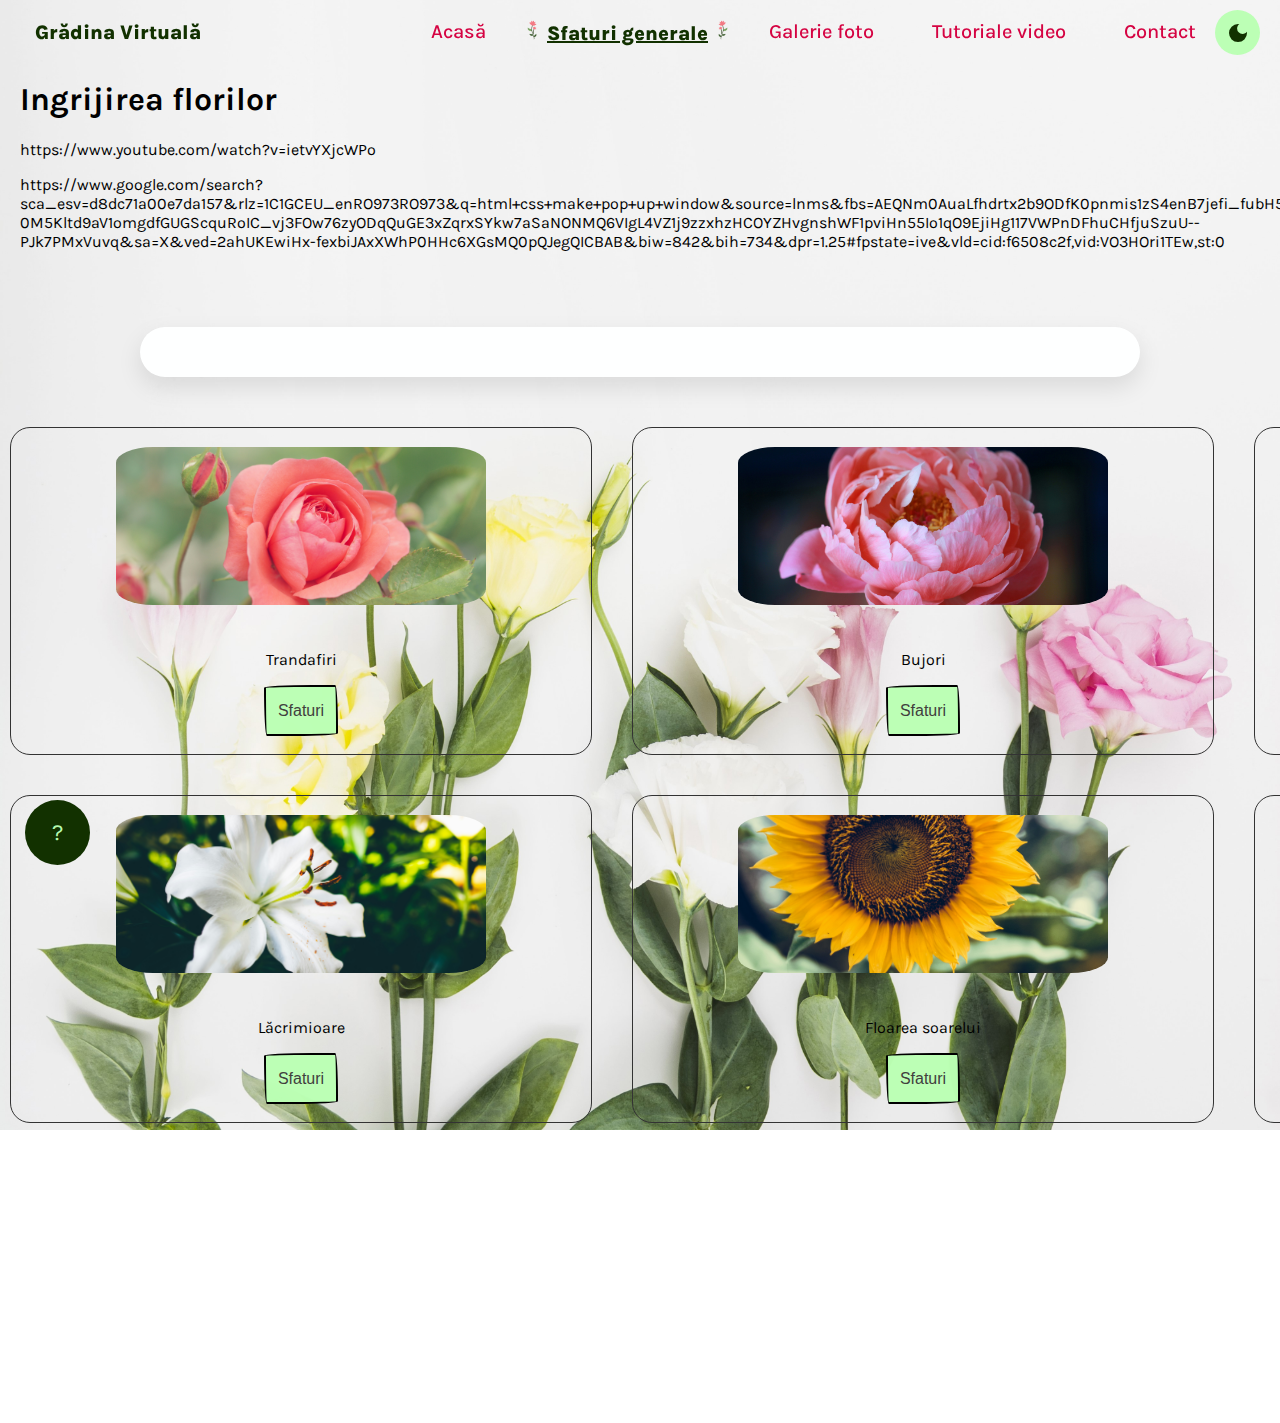
==== 2_sfaturi.html @ 8dccc4a1 "Initial commit" ====
<!DOCTYPE html>
<html>
<head>
  <meta charset="utf-8">
  <meta name="viewport" content="width=device-width, initial-scale=1.0">
  <link rel="shortcut icon" type="image/x-icon" href="https://cdn-icons-png.freepik.com/512/628/628283.png" />
  <link href="https://fonts.googleapis.com/css2?family=Karla:ital,wght@0,200..800;1,200..800&display=swap" rel="stylesheet">
  <link rel="stylesheet" href="6_style.css">
  <link rel="stylesheet" href="8_popup.css">
  <script type="text/javascript" src="9_darkmode.js" defer></script>

  <title>Sfaturi generale</title>
</head>
<body>
  <header class="header">
    <div class="navbar">
        <div class="logo">Grădina Virtuală</div>
  
        <ul class="links">
            <li class="link-item">
              <img src="./poze_site/navbar/frunza_stanga.png" class="frunza-stanga">
              <a href="1_homepage.html">Acasă</a>
              <img src="./poze_site/navbar/frunza_dreapta.png" class="frunza-dreapta">
            </li>
            <li class="link-item">
              <img src="./poze_site/navbar/floare_stanga.png" class="floare-stanga">
              <a class="active" href="2_sfaturi.html">Sfaturi generale</a>
              <img src="./poze_site/navbar/floare_dreapta.png" class="floare-dreapta">
            </li>
            <li class="link-item">
              <img src="./poze_site/navbar/frunza_stanga.png" class="frunza-stanga">
              <a href="3_galerie.html">Galerie foto</a>
              <img src="./poze_site/navbar/frunza_dreapta.png" class="frunza-dreapta">
            </li>
            <li class="link-item">
              <img src="./poze_site/navbar/frunza_stanga.png" class="frunza-stanga">
              <a href="4_tutoriale.html">Tutoriale video</a>
              <img src="./poze_site/navbar/frunza_dreapta.png" class="frunza-dreapta">
            </li>
            <li class="link-item">
              <img src="./poze_site/navbar/frunza_stanga.png" class="frunza-stanga">
              <a href="5_contact.html">Contact</a>
              <img src="./poze_site/navbar/frunza_dreapta.png" class="frunza-dreapta">
            </li>
        </ul>
        <button id="theme-switch">
          <svg xmlns="http://www.w3.org/2000/svg" height="24px" viewBox="0 -960 960 960" width="24px" fill="#123100"><path d="M480-120q-150 0-255-105T120-480q0-150 105-255t255-105q14 0 27.5 1t26.5 3q-41 29-65.5 75.5T444-660q0 90 63 153t153 63q55 0 101-24.5t75-65.5q2 13 3 26.5t1 27.5q0 150-105 255T480-120Z"/></svg>
          <svg xmlns="http://www.w3.org/2000/svg" height="24px" viewBox="0 -960 960 960" width="24px" fill="#bbffb4fa"><path d="M480-280q-83 0-141.5-58.5T280-480q0-83 58.5-141.5T480-680q83 0 141.5 58.5T680-480q0 83-58.5 141.5T480-280ZM200-440H40v-80h160v80Zm720 0H760v-80h160v80ZM440-760v-160h80v160h-80Zm0 720v-160h80v160h-80ZM256-650l-101-97 57-59 96 100-52 56Zm492 496-97-101 53-55 101 97-57 59Zm-98-550 97-101 59 57-100 96-56-52ZM154-212l101-97 55 53-97 101-59-57Z"/></svg>
        </button>
  
      </div>
  </header>
    
  <div class="floating-button"><a href="5_contact.html">?</a></div>
<div class="content">
  <h1>Ingrijirea florilor</h1>
  <p>https://www.youtube.com/watch?v=ietvYXjcWPo</p>
  <p>https://www.google.com/search?sca_esv=d8dc71a00e7da157&rlz=1C1GCEU_enRO973RO973&q=html+css+make+pop+up+window&source=lnms&fbs=[base64]&sa=X&ved=2ahUKEwiHx-fexbiJAxXWhP0HHc6XGsMQ0pQJegQICBAB&biw=842&bih=734&dpr=1.25#fpstate=ive&vld=cid:f6508c2f,vid:VO3HOri1TEw,st:0</p>
  </div>

  <div class="container">
    <div class="sidebar">
        <div class="sidebody" style="height: 10vh;">
          <div class ="searchbar">
            <input placeholder="Search..." id="searchBar" name="searchBar" type="text">
            <i class="fa-solid fa-magnifying-glass glass" id="btn"></i>
          </div>
        </div>
    </div>
    <div class="data">
        <div class="body">
            <div id="root"></div>
        </div>
    </div>
</div>







<div id="floatButton">
    <asp:Button ID="SaveButton" runat="server" 
    onclick="SaveButton_Click" Text="Save" / >
</div>

<script>
    // Add active class to the current button (highlight it)
    var header = document.getElementById("header");
    var btns = header.getElementsByClassName("link-item");
    for (var i = 0; i < btns.length; i++) {
      btns[i].addEventListener("click", function() {
      var current = document.getElementsByClassName("active");
      current[0].className = current[0].className.replace(" active", "");
      this.className += " active";
      });
    }
</script>

<a href="#" class="to-top">↑</a>
<script src="10_searchengine.js"></script>
<script src="11_up.js"></script>
</body>
</html>
---- 6_style.css ----
@keyframes fade-in
{
  0%{
      opacity: 0;
  }
  100%{
      opacity: 1;
  }
}
/*GENERAL---------------------------------------------------------------------------------------------------------------*/
:root
{
  --background-color: #bbffb4fa;
  --logo-color:#123100;
  --navbar-inactive:#d50342;
  --navbar-active:#123100;
  --text-color:black;
  --background-image: url('./poze_site/fundal/fundal_light.jpg');
}

.darkmode
{
  --background-color: #131f11f8;
  --logo-color:#bbffb4fa;
  --navbar-inactive:#f87ea3;
  --navbar-active:rgb(130, 196, 136);
  --text-color:rgb(255, 255, 255);
  --background-image: url('./poze_site/fundal/fundal_dark.jpg');

}

#theme-switch
{
  height:45px;
  width:45px;
  padding: 0;
  border-radius: 50%;
  border: none;
  background-color: var( --background-color);
  display: flex;
  justify-content: center;
  align-items: center;
  position:fixed;
  top:10px;
  right:20px;
}

#theme-switch svg
{
  fill: var(--logo-color);
}
  
#theme-switch svg:last-child
{
  display: none;
}
  
.darkmode #theme-switch svg:first-child
{
  display: none;
}

.darkmode #theme-switch svg:last-child
{
  display: block;
}

body 
{
  margin:0;
  font-family: 'Karla', sans-serif;
  padding: 0;
  background-image: var(--background-image); 
  background-size: cover; 
  background-repeat: no-repeat; 
  background-attachment: fixed; 
  background-position: center; 
}

.main
{
  padding:50px;
  margin-top:50px;
  height:1500px;
  padding: 10px 20px;

}

.content
{
  padding: 10px 20px;
  border-radius: 30px;
  margin-top: 50px;
  color:var(--text-color);
}


a 
{
    color: inherit;
    text-decoration: none;
}

.floating-button
{
  position: fixed;
  bottom:0;
  left:0;
  width: 65px;
  height: 65px;
  margin: 35px 25px;
  background: var(--logo-color);
  border-radius:50%;
  color: var(  --background-color);
  line-height: 65px;
  text-align: center;
  font-size:23px;
  z-index:100;
  cursor:pointer;
}
/*------------------------------------------------------------------------------------------------------------------*/

/*NAVBAR-----------------------------------------------------------------------------------------------------------*/
.header
{
  position: sticky;
  overflow: hidden;
}

.navbar
{
  border-radius: 10px;
  position: fixed;
  width:100%;
  overflow: hidden;
  padding-top: none;
  margin-top: none;
  display: flex;
  align-items: center;

  justify-content: space-between;
  font-size: 20px;

}

.leaf-icon 
{
  height: 17px; 
  width: auto;
  margin-right: 12px;
  margin-left: 12px;
}

.frunza-stanga
{
  height: 17px; 
  width: auto;
  margin-left: 7px;
  opacity: 0;
  transform: scale(0.5);
  transition: opacity 0.3s ease, transform 0.3s ease;
}

.frunza-dreapta
{
    height: 17px; 
    width: auto;
    margin-right: 7px;
    opacity: 0;
    transform: scale(0.5);
    transition: opacity 0.3s ease, transform 0.3s ease;
}

.flori-logo
{
  height: 5px; 
  width: 5px;
  margin-left: 3px;
  scale:(0.5);
}
      
.logo
{
  font-size: 20px;
  font-weight: 1000;
  color: var(--logo-color);
  padding-left: 35px;
}

.floare-stanga
{
  height: 20px; 
  width: auto;
  margin-left: 7px;
}
    
.floare-dreapta
{
  height: 20px; 
  width: auto;
  margin-right: 7px;
}

.links
{

  font-size: 20px;
  list-style: none;
  display: flex;
  color: var(--navbar-inactive);
  padding-right: 55px;
}


.link-item
{
 
  border: none;
  outline: none;
  cursor: pointer;
  font-weight: 500;
  transition: color 2s, text-decoration 2s;
}

.link-item:hover
{
  
  color: var(--navbar-active);
  text-decoration: underline;
}


.link-item:hover  .frunza-stanga 
{
  opacity: 1;
  transform: scale(1);
}

.link-item:hover  .frunza-dreapta 
{
  opacity: 1;
  transform: scale(1);
  font-weight: 900;
}

.active 
{
  font-weight: 900;
  color: var(--navbar-active);
  text-decoration: underline;
}

/*------------------------------------------------------------------------------------------------------------------*/

/*SEARCHBAR---------------------------------------------------------------------------------------------------------*/
.searchbar
{
  margin: 50px auto 0;
  height: 30px;
  width: 75%;
  margin-left: auto;
  margin-right: auto;
  cursor: pointer;
  padding: 10px 20px;
  background: #feffff;
  border-radius: 30px;
  align-items: center;
  box-shadow: 0 10px 25px rgba(0,0,0,0.1);
  margin-top: 50px;
  margin-bottom: none;
}

.searchbar:hover input
{
  width:400px;
}

.searchbar input
{
  width:0;
  outline: none;
  border: none;
  font-weight: 500;
  transition: 0.8s;
  background: transparent;
}

.searchbar a .fas
{
  color: #1daff1;
  font-size:10px;
}

/*------------------------------------------------------------------------------------------------------------------*/


/*CONTAINERE PT CAUTARE---------------------------------------------------------------------------------------------*/
#root{
  width:100%;
  display: grid;
  grid-template-columns: repeat(5,1fr);
  grid-gap:20px;
}

.box 
{
  margin: 10px;
  display: flex;
  flex-direction: column;
  align-items: center;
  justify-content: space-between;
  border: 1px solid #333;
  border-radius: 20px;
  padding: 10px;
}

.img-box 
{
  width: 100%;
  height: 176px;
  display: flex;
  align-items: center;
  justify-content: center;
}

.images 
{
  box-shadow: var(--logo-color);
  max-height: 90%;
  max-width: 90%;
  object-fit: cover;
  object-position: center;
  border-radius: 10%;
}

.bottom 
{
  color: var(--text-color);
  margin-top: 20px;
  width: 100%;
  text-align: center;
  display: flex;
  flex-direction: column;
  align-items: center;
  justify-content: space-between;
  height: 110px;
}

h2 
{
  font-size: 20px;
  color: orangered;
}
/*-----------------------------------------------------------------------------------------------------------------*/

/*BUTOANE POP UP---------------------------------------------------------------------------------------------------*/
.button_pop_up {
  align-self: center;
  background-color: var(  --background-color);
  background-image: none;
  background-position: 0 90%;
  font-family: 'Karla', sans-serif;
  background-size: 4px 3px;
  border-radius: 15px 225px 255px 15px 15px 255px 225px 15px;
  border-style: solid;
  border-width: 2px;
  box-shadow: var(--logo-color);
  box-sizing: border-box;
  color: #41403e;
  cursor: pointer;
  display: inline-block;
  font-family: Neucha, sans-serif;
  font-size: 1rem;
  line-height: 23px;
  outline: none;
  padding: .75rem;
  text-decoration: none;
  transition: all 235ms ease-in-out;
  border-bottom-left-radius: 15px 255px;
  border-bottom-right-radius: 225px 15px;
  border-top-left-radius: 255px 15px;
  border-top-right-radius: 15px 225px;
  user-select: none;
  -webkit-user-select: none;
  touch-action: manipulation;
}

.button_pop_up:hover {
  box-shadow: var(--logo-color);
  transform: translate3d(0, 2px, 0);
}

.button_pop_up:focus {
  box-shadow: var(--logo-color);
}

.popip-container
{
  position: fixed; /* Fixează containerul în raport cu fereastra */
  top: 50%; /* Poziționează pe verticală la mijloc */
  left: 50%; /* Poziționează pe orizontală la mijloc */
  transform: translate(-50%, -50%); 

  width: 100%;
  height: 100%;
  background: seagreen;
  display: flex;
  justify-content: center;
  align-items: center;
  opacity: 0;
  pointer-events: none;
}



.popup-container.active
{
  opacity: 1;
  pointer-events: auto;
  transition: .4s ease;


}

.popup-container .popup-box
{
  width: 500px;
  background: white;
  border-radius: 0 0 10px rgba(0,0,0,.1);
  padding: 30px;
  transform: scale(0);
  max-width: 90%; /* Adaptează dimensiunea pentru ecrane mici */
  box-shadow: 0px 4px 6px rgba(0, 0, 0, 0.2); /* Umbră pentru efect */
  transform: scale(0); /* Inițial, este invizibil */
  transition: transform 0.4s ease, opacity 0.4s ease; /* Animație pentru apariție */
}

.popup-container.active .popup-box
{
  transform: scale(1);
  transition: .4s ease;
  transition-delay: .25s;
}
.popup-box h1
{
  color: #333;
  line-height: 1;
  padding: 30px;
}

p.popup-box p
{
  color: #333;
  margin: 12px 0 20px;
}

.popup-box .close-btn
{
  align-self: center;
  background-color: var(  --background-color);
  background-image: none;
  background-position: 0 90%;
  font-family: 'Karla', sans-serif;
  background-size: 4px 3px;
  border-radius: 15px 225px 255px 15px 15px 255px 225px 15px;
  border-style: solid;
  border-width: 2px;
  box-shadow: var(--logo-color);
  box-sizing: border-box;
  color: #41403e;
  cursor: pointer;
  display: inline-block;
  font-family: Neucha, sans-serif;
  font-size: 1rem;
  line-height: 23px;
  outline: none;
  padding: .75rem;
  text-decoration: none;
  transition: all 235ms ease-in-out;
  border-bottom-left-radius: 15px 255px;
  border-bottom-right-radius: 225px 15px;
  border-top-left-radius: 255px 15px;
  border-top-right-radius: 15px 225px;
  user-select: none;
  -webkit-user-select: none;
  touch-action: manipulation;
}
/*-----------------------------------------------------------------------------------------------------------------*/







/*FORMULAR COTACT--------------------------------------------------------------------------------------------------------*/
.completare_formular {
  display: flex;
  flex-direction: column;
  align-items: center;
  justify-content: center;
  box-sizing: border-box;
  width: 420px;
  margin: 0 auto;
  border-radius: 10px;
  padding: 30px 40px;
  background: transparent;
  border: 2px solid var(--text-color);
  backdrop-filter: blur(20px);
  margin: 100px auto;
}

.completare_formular h1 {
  font-size: 36px;
  text-align: center;
  color: var(--text-color);
}

.completare_formular .input-box {
  display: flex;
  align-items: center;
  height: 50px;
  width: 100%;
  margin: 30px 0;
  position: relative;
}


.input-box input {

  flex: 1; 
 width: 100%;
 height: 100%;
 background: transparent;
 border: none;
 outline: none;
 border: 2px solid var(--text-color);
 border-radius: 40px;
font-size: 16px;
color: var(--text-color);
padding: 20px 45px 20px 20px;
 
}

.input-box input::placeholder{
  color:var(--text-color);
}

.input-box i {
  position:absolute;
right: 20px;
  color: var(--text-color); 
  top: 50%;
  transform: translateY(-50%);
  font-size: 20px;

}

.completare_formular .btn
{
  width: 100%;
  height: 45px;
  background: var(--logo-color);
  border: none;
  border-radius: 40px;
  box-shadow: 0 0 10px rgba(0,0,0,0.1);
  cursor: pointer;
  font-size: 16px;
  color:var(--background-color);
  font-weight: 600;
}
/*------------------------------------------------------------------------------------------------------------------*/


/*CARUSEL IMAGINI---------------------------------------------------------------------------------------------------*/
.container_imagini{
  width: 100%;
  height: 90vh;
  display: flex;
  flex-direction: row;
  align-items: center;
  overflow: hidden;
}

.imgContainer{
  width: 100%;
  height: 600px;
  position: absolute;
  left: 0;
  display: flex;
  justify-content: center;
  align-items: center;
  transition: 1s;
}

.slide_div{
  display: flex;
  align-items: center;
  justify-content: center;
  margin: 0 30px 0 30px;
}

img{
  position: relative;
  height: 240px;
  width:  370px;
  transition: 0.7s;
  border-radius: 20px;
}

.button{
  position: absolute;
  height: 240px;
  width:  370px;
  transition: 0.7s;
  border-radius: 20px;
}


#slider1:target ~ .imgContainer #img1,
#slider1:target ~ .imgContainer #button1{
  height: 350px;
  width:  546px;
  background-color: transparent;
}

#slider2:target ~ .imgContainer #img2,
#slider2:target ~ .imgContainer #button2{
  height: 350px;
  width:  546px;
  background-color: transparent;
}

#slider3:target ~ .imgContainer #img3,
#slider3:target ~ .imgContainer #button3{
  height: 350px;
  width:  546px;
  background-color: transparent;
}

#slider4:target ~ .imgContainer #img4,
#slider4:target ~ .imgContainer #button4{
  height: 350px;
  width:  546px;
  background-color: transparent;
}

#slider5:target ~ .imgContainer #img5,
#slider5:target ~ .imgContainer #button5{
  height: 350px;
  width:  546px;
  background-color: transparent;
}

#slider6:target ~ .imgContainer #img6,
#slider6:target ~ .imgContainer #button6{
  height: 350px;
  width:  546px;
  background-color: transparent;
}

#slider7:target ~ .imgContainer #img7,
#slider7:target ~ .imgContainer #button7{
  height: 350px;
  width:  546px;
  background-color: transparent;
}


#slider1:target ~ .imgContainer{
  left: 60%;
}
#slider2:target ~ .imgContainer{
  left: 40%;
}
#slider3:target ~ .imgContainer{
  left: 20%;
}
#slider4:target ~ .imgContainer{
  left: 0%;
}
#slider5:target ~ .imgContainer{
  left: -20%;
}
#slider6:target ~ .imgContainer{
  left: -40%;
}
#slider7:target ~ .imgContainer{
  left: -60%;
}
/*------------------------------------------------------------------------------------------------------------------*/


.to-top {
  background: white;
  position: fixed;
  bottom: 16px;
  right:32px;
  width:50px;
  height:50px;
  border-radius: 50%;
  display: flex;
  align-items: center;
  justify-content: center;
  font-size:32px;
  color:#1f1f1f;
  text-decoration: none;
  opacity:0;
  pointer-events: none;
  transition: all .4s;
}

.to-top.active {
  bottom:32px;
  pointer-events: auto;
  opacity:1;
}


/*------------------------------------------------------------------------------------------------------------------*/

.show-popup
{


}
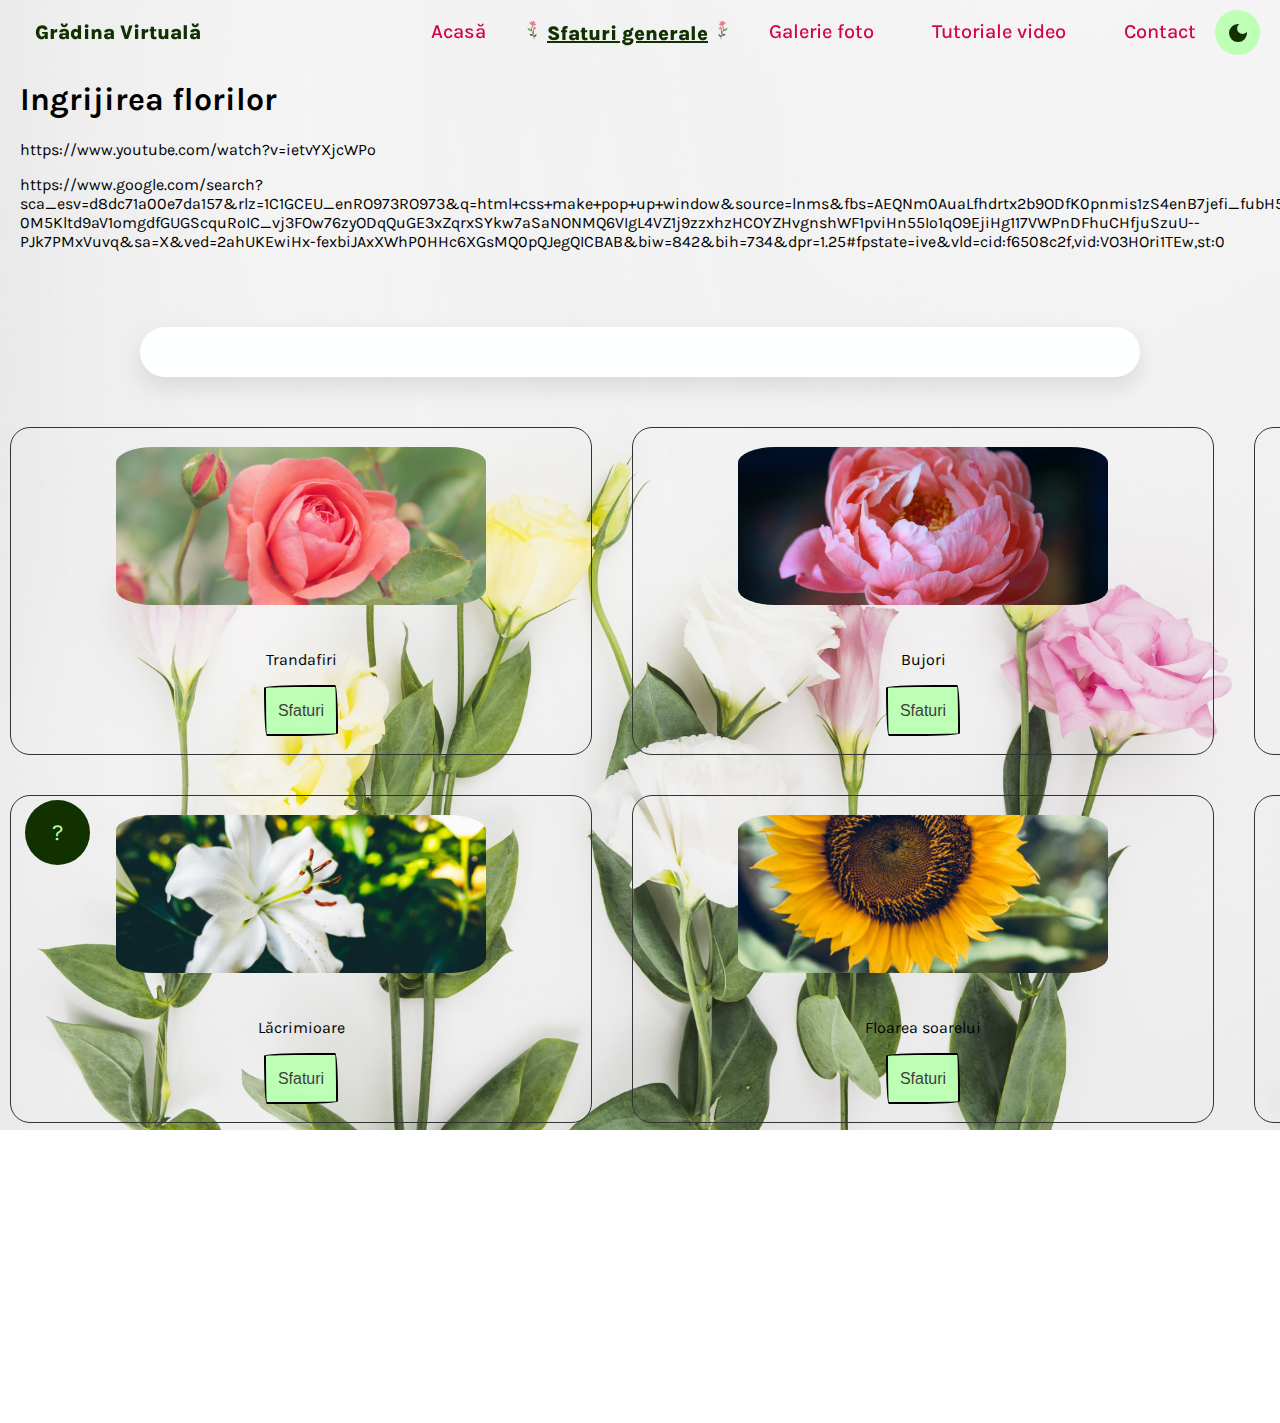
==== commit bbf2e914: "Add Google Tag 3" ====
--- a/2_sfaturi.html
+++ b/2_sfaturi.html
@@ -1,6 +1,15 @@
 <!DOCTYPE html>
 <html>
 <head>
+  <!-- Google tag (gtag.js) -->
+  <script async src="https://www.googletagmanager.com/gtag/js?id=G-GM6H5P3G4J"></script>
+  <script>
+    window.dataLayer = window.dataLayer || [];
+    function gtag(){dataLayer.push(arguments);}
+    gtag('js', new Date());
+  
+    gtag('config', 'G-GM6H5P3G4J');
+  </script>
   <meta charset="utf-8">
   <meta name="viewport" content="width=device-width, initial-scale=1.0">
   <link rel="shortcut icon" type="image/x-icon" href="https://cdn-icons-png.freepik.com/512/628/628283.png" />
@@ -10,6 +19,7 @@
   <script type="text/javascript" src="9_darkmode.js" defer></script>
 
   <title>Sfaturi generale</title>
+
 </head>
 <body>
   <header class="header">
@@ -19,7 +29,7 @@
         <ul class="links">
             <li class="link-item">
               <img src="./poze_site/navbar/frunza_stanga.png" class="frunza-stanga">
-              <a href="1_homepage.html">Acasă</a>
+              <a href="index.html">Acasă</a>
               <img src="./poze_site/navbar/frunza_dreapta.png" class="frunza-dreapta">
             </li>
             <li class="link-item">
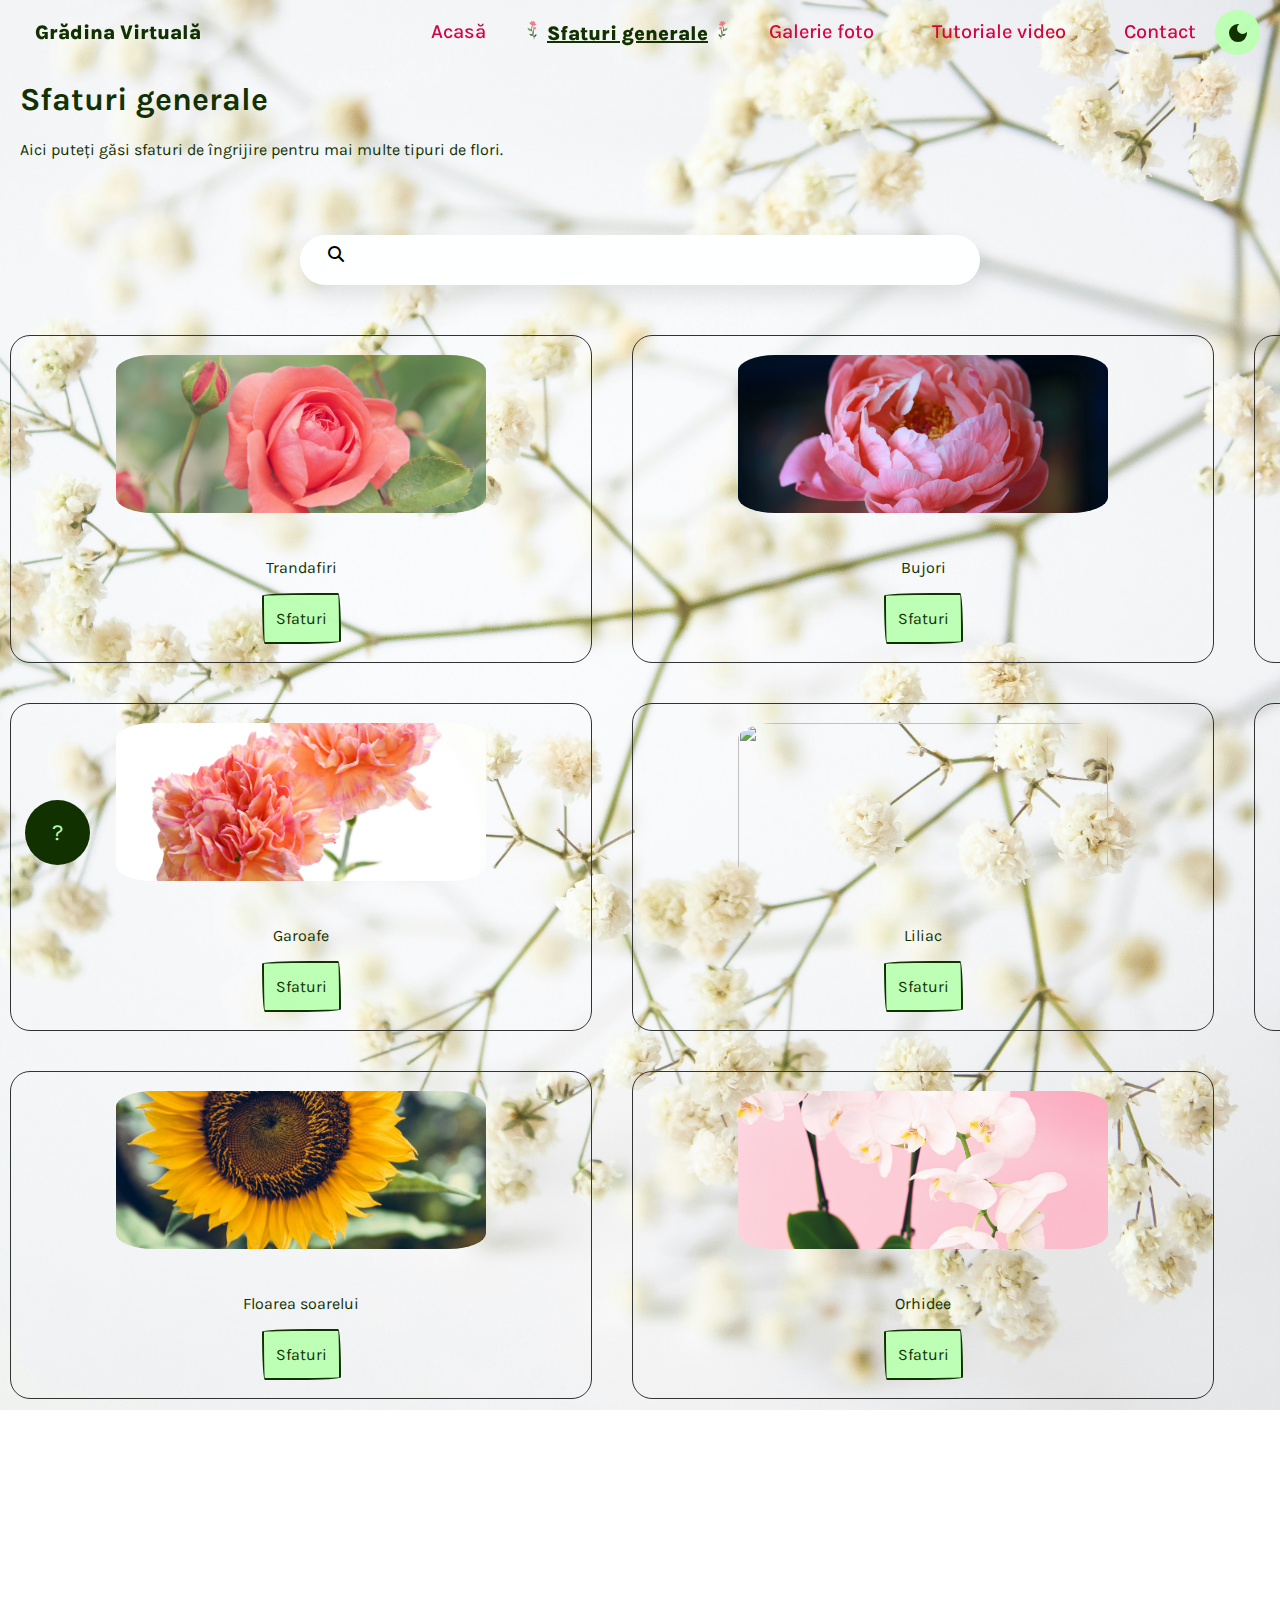
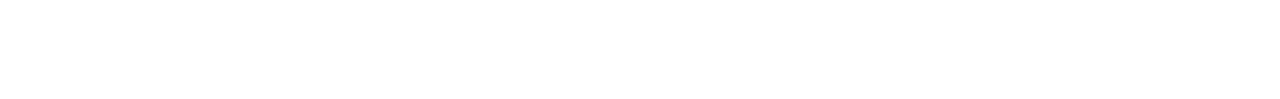
==== commit 5e65fb28: "28 nov" ====
--- a/2_sfaturi.html
+++ b/2_sfaturi.html
@@ -14,6 +14,7 @@
   <meta name="viewport" content="width=device-width, initial-scale=1.0">
   <link rel="shortcut icon" type="image/x-icon" href="https://cdn-icons-png.freepik.com/512/628/628283.png" />
   <link href="https://fonts.googleapis.com/css2?family=Karla:ital,wght@0,200..800;1,200..800&display=swap" rel="stylesheet">
+  <link href="https://cdnjs.cloudflare.com/ajax/libs/font-awesome/6.5.0/css/all.min.css" rel="stylesheet">
   <link rel="stylesheet" href="6_style.css">
   <link rel="stylesheet" href="8_popup.css">
   <script type="text/javascript" src="9_darkmode.js" defer></script>
@@ -63,9 +64,8 @@
     
   <div class="floating-button"><a href="5_contact.html">?</a></div>
 <div class="content">
-  <h1>Ingrijirea florilor</h1>
-  <p>https://www.youtube.com/watch?v=ietvYXjcWPo</p>
-  <p>https://www.google.com/search?sca_esv=d8dc71a00e7da157&rlz=1C1GCEU_enRO973RO973&q=html+css+make+pop+up+window&source=lnms&fbs=[base64]&sa=X&ved=2ahUKEwiHx-fexbiJAxXWhP0HHc6XGsMQ0pQJegQICBAB&biw=842&bih=734&dpr=1.25#fpstate=ive&vld=cid:f6508c2f,vid:VO3HOri1TEw,st:0</p>
+  <h1>Sfaturi generale</h1>
+  <p>Aici puteți găsi sfaturi de îngrijire pentru mai multe tipuri de flori.</p>
   </div>
 
   <div class="container">
@@ -108,7 +108,7 @@
     }
 </script>
 
-<a href="#" class="to-top">↑</a>
+<a href="#" class="to-top"><i class="fa-solid fa-arrow-up-from-bracket"></i></a>
 <script src="10_searchengine.js"></script>
 <script src="11_up.js"></script>
 </body>
--- a/6_style.css
+++ b/6_style.css
@@ -14,7 +14,7 @@
   --logo-color:#123100;
   --navbar-inactive:#d50342;
   --navbar-active:#123100;
-  --text-color:black;
+  --text-color:#123100;
   --background-image: url('./poze_site/fundal/fundal_light.jpg');
 }
 
@@ -23,8 +23,8 @@
   --background-color: #131f11f8;
   --logo-color:#bbffb4fa;
   --navbar-inactive:#f87ea3;
-  --navbar-active:rgb(130, 196, 136);
-  --text-color:rgb(255, 255, 255);
+  --navbar-active:#bbffb4fa;
+  --text-color:#deeedcfa;
   --background-image: url('./poze_site/fundal/fundal_dark.jpg');
 
 }
@@ -101,6 +101,24 @@
     text-decoration: none;
 }
 
+
+h1
+{
+ 
+  color:var(--text-color);
+}
+
+
+video {
+  display: block;
+  margin: auto;
+}
+
+
+p
+{
+  color:var(--text-color);
+}
 .floating-button
 {
   position: fixed;
@@ -257,7 +275,7 @@
 {
   margin: 50px auto 0;
   height: 30px;
-  width: 75%;
+  width: 50%;
   margin-left: auto;
   margin-right: auto;
   cursor: pointer;
@@ -298,7 +316,7 @@
 #root{
   width:100%;
   display: grid;
-  grid-template-columns: repeat(5,1fr);
+  grid-template-columns: repeat(3,1fr);
   grid-gap:20px;
 }
 
@@ -355,6 +373,106 @@
 
 /*BUTOANE POP UP---------------------------------------------------------------------------------------------------*/
 .button_pop_up {
+  align-self: center;
+  background-color: var(  --background-color);
+  background-image: none;
+  background-position: 0 90%;
+  font-family: 'Karla', sans-serif;
+  background-size: 4px 3px;
+  border-radius: 15px 225px 255px 15px 15px 255px 225px 15px;
+  border-style: solid;
+  border-width: 2px;
+  border-color: var(--logo-color);
+  box-sizing: border-box;
+  color: var(--text-color);
+  cursor: pointer;
+  display: inline-block;
+  font-size: 1rem;
+  line-height: 23px;
+  outline: none;
+  padding: .75rem;
+  text-decoration: none;
+  transition: all 235ms ease-in-out;
+  border-bottom-left-radius: 15px 255px;
+  border-bottom-right-radius: 225px 15px;
+  border-top-left-radius: 255px 15px;
+  border-top-right-radius: 15px 225px;
+  user-select: none;
+  -webkit-user-select: none;
+  touch-action: manipulation;
+}
+
+.button_pop_up:hover {
+  box-shadow: var(--logo-color);
+  transform: translate3d(0, 2px, 0);
+}
+
+.button_pop_up:focus {
+  box-shadow: var(--logo-color);
+}
+
+.popip-container
+{
+  position: fixed; /* Fixează containerul în raport cu fereastra */
+  top: 50%; /* Poziționează pe verticală la mijloc */
+  left: 50%; /* Poziționează pe orizontală la mijloc */
+  transform: translate(-50%, -50%); 
+
+  width: 100%;
+  height: 100%;
+  background: seagreen;
+  display: flex;
+  justify-content: center;
+  align-items: center;
+  opacity: 0;
+  pointer-events: none;
+}
+
+
+
+.popup-container.active
+{
+  opacity: 1;
+  pointer-events: auto;
+  transition: .4s ease;
+
+
+}
+
+.popup-container .popup-box
+{
+  width: 500px;
+  background: white;
+  border-radius: 0 0 10px rgba(0,0,0,.1);
+  padding: 30px;
+  transform: scale(0);
+  max-width: 90%; /* Adaptează dimensiunea pentru ecrane mici */
+  box-shadow: 0px 4px 6px rgba(0, 0, 0, 0.2); /* Umbră pentru efect */
+  transform: scale(0); /* Inițial, este invizibil */
+  transition: transform 0.4s ease, opacity 0.4s ease; /* Animație pentru apariție */
+}
+
+.popup-container.active .popup-box
+{
+  transform: scale(1);
+  transition: .4s ease;
+  transition-delay: .25s;
+}
+.popup-box h1
+{
+  color: #333;
+  line-height: 1;
+  padding: 30px;
+}
+
+p.popup-box p
+{
+  color: #333;
+  margin: 12px 0 20px;
+}
+
+.popup-box .close-btn
+{
   align-self: center;
   background-color: var(  --background-color);
   background-image: none;
@@ -384,107 +502,6 @@
   -webkit-user-select: none;
   touch-action: manipulation;
 }
-
-.button_pop_up:hover {
-  box-shadow: var(--logo-color);
-  transform: translate3d(0, 2px, 0);
-}
-
-.button_pop_up:focus {
-  box-shadow: var(--logo-color);
-}
-
-.popip-container
-{
-  position: fixed; /* Fixează containerul în raport cu fereastra */
-  top: 50%; /* Poziționează pe verticală la mijloc */
-  left: 50%; /* Poziționează pe orizontală la mijloc */
-  transform: translate(-50%, -50%); 
-
-  width: 100%;
-  height: 100%;
-  background: seagreen;
-  display: flex;
-  justify-content: center;
-  align-items: center;
-  opacity: 0;
-  pointer-events: none;
-}
-
-
-
-.popup-container.active
-{
-  opacity: 1;
-  pointer-events: auto;
-  transition: .4s ease;
-
-
-}
-
-.popup-container .popup-box
-{
-  width: 500px;
-  background: white;
-  border-radius: 0 0 10px rgba(0,0,0,.1);
-  padding: 30px;
-  transform: scale(0);
-  max-width: 90%; /* Adaptează dimensiunea pentru ecrane mici */
-  box-shadow: 0px 4px 6px rgba(0, 0, 0, 0.2); /* Umbră pentru efect */
-  transform: scale(0); /* Inițial, este invizibil */
-  transition: transform 0.4s ease, opacity 0.4s ease; /* Animație pentru apariție */
-}
-
-.popup-container.active .popup-box
-{
-  transform: scale(1);
-  transition: .4s ease;
-  transition-delay: .25s;
-}
-.popup-box h1
-{
-  color: #333;
-  line-height: 1;
-  padding: 30px;
-}
-
-p.popup-box p
-{
-  color: #333;
-  margin: 12px 0 20px;
-}
-
-.popup-box .close-btn
-{
-  align-self: center;
-  background-color: var(  --background-color);
-  background-image: none;
-  background-position: 0 90%;
-  font-family: 'Karla', sans-serif;
-  background-size: 4px 3px;
-  border-radius: 15px 225px 255px 15px 15px 255px 225px 15px;
-  border-style: solid;
-  border-width: 2px;
-  box-shadow: var(--logo-color);
-  box-sizing: border-box;
-  color: #41403e;
-  cursor: pointer;
-  display: inline-block;
-  font-family: Neucha, sans-serif;
-  font-size: 1rem;
-  line-height: 23px;
-  outline: none;
-  padding: .75rem;
-  text-decoration: none;
-  transition: all 235ms ease-in-out;
-  border-bottom-left-radius: 15px 255px;
-  border-bottom-right-radius: 225px 15px;
-  border-top-left-radius: 255px 15px;
-  border-top-right-radius: 15px 225px;
-  user-select: none;
-  -webkit-user-select: none;
-  touch-action: manipulation;
-}
 /*-----------------------------------------------------------------------------------------------------------------*/
 
 
@@ -516,7 +533,7 @@
   color: var(--text-color);
 }
 
-.completare_formular .input-box {
+.completare_formular .inputbox {
   display: flex;
   align-items: center;
   height: 50px;
@@ -526,7 +543,7 @@
 }
 
 
-.input-box input {
+.inputbox input {
 
   flex: 1; 
  width: 100%;
@@ -542,11 +559,11 @@
  
 }
 
-.input-box input::placeholder{
+.inputbox input::placeholder{
   color:var(--text-color);
 }
 
-.input-box i {
+.inputbox i {
   position:absolute;
 right: 20px;
   color: var(--text-color); 
@@ -692,26 +709,35 @@
 
 
 .to-top {
-  background: white;
-  position: fixed;
-  bottom: 16px;
-  right:32px;
-  width:50px;
-  height:50px;
-  border-radius: 50%;
+  bottom: 0;
+  right:0;
   display: flex;
   align-items: center;
   justify-content: center;
-  font-size:32px;
-  color:#1f1f1f;
-  text-decoration: none;
   opacity:0;
   pointer-events: none;
   transition: all .4s;
+
+
+  position: fixed;
+
+  width: 65px;
+  height: 65px;
+
+  margin: 35px 25px;
+
+  background: var(--logo-color);
+
+  border-radius:50%;
+  color: var(  --background-color);
+
+  font-size:23px;
+
+  
 }
 
 .to-top.active {
-  bottom:32px;
+ 
   pointer-events: auto;
   opacity:1;
 }
@@ -719,8 +745,213 @@
 
 /*------------------------------------------------------------------------------------------------------------------*/
 
-.show-popup
-{
-
-
-}+section
+{
+  padding: 0 14%;
+}
+
+.welcome
+{
+  position: relative;
+  width: 100%;
+  height: 100vh;
+  display: grid; /* Enables grid layout */
+  grid-template-columns: 1fr 1fr; /* Two equal columns */
+  align-items: center;
+  gap: 20rem;
+ 
+  flex-direction: row; /* Arrange items in a row */
+  align-items: center; /* Align items vertically */
+  justify-content: space-between; /* Add spacing between text and image */
+}
+
+.welcome-image
+{
+  flex: 1; /* Allow the image to grow as needed */
+  height: auto;
+  object-fit: cover; /* Ensures the image fills its container neatly */
+  max-width: 100%; /* Prevents oversizing */
+}
+
+.welcome-text h1
+{
+  font-size: 3rem;
+  font-weight: 900;
+  margin: 15px 0;
+  color:var(--text-color);
+}
+
+.welcome-text p
+{
+  width:100%;
+  max-width: 620px;
+  font-size: 1.6rem;
+  font-weight: 400;
+  line-height: 1.6;
+  margin: 15px 0;
+  color:var(--text-color);
+  margin-bottom: 40px;
+}
+.completare_formular {
+  display: flex;
+  flex-direction: column;
+  align-items: center;
+  justify-content: center;
+  box-sizing: border-box;
+  width: 420px;
+  margin: 0 auto;
+  border-radius: 10px;
+  padding: 30px 40px;
+  background: transparent;
+  border: 2px solid var(--text-color);
+  backdrop-filter: blur(20px);
+  margin: 100px auto;
+}
+
+.completare_formular h1 {
+  font-size: 36px;
+  text-align: center;
+  color: var(--text-color);
+}
+
+.completare_formular .input-box {
+  display: flex;
+  align-items: center;
+  height: 50px;
+  width: 100%;
+  margin: 30px 0;
+  position: relative;
+}
+
+.input-box input {
+
+  flex: 1; 
+ width: 100%;
+ height: 100%;
+ background: transparent;
+ border: none;
+ outline: none;
+ border: 2px solid var(--text-color);
+ border-radius: 40px;
+font-size: 16px;
+color: var(--text-color);
+padding: 20px 45px 20px 20px;
+ 
+}
+
+.input-box input::placeholder{
+  color:var(--text-color);
+}
+
+.input-box i {
+  position:absolute;
+right: 20px;
+  color: var(--text-color); 
+  top: 50%;
+  transform: translateY(-50%);
+  font-size: 20px;
+
+}
+
+.completare_formular .btn
+{
+  width: 100%;
+  height: 45px;
+  background: var(--logo-color);
+  border: none;
+  border-radius: 40px;
+  box-shadow: 0 0 10px rgba(0,0,0,0.1);
+  cursor: pointer;
+  font-size: 16px;
+  color:var(--background-color);
+  font-weight: 600;
+}
+
+
+.completare_formular.success input {
+	border-color: #2ecc71;
+  flex: 1; 
+  width: 100%;
+  height: 100%;
+  background: transparent;
+  border: none;
+  outline: none;
+  border: 2px solid var(--text-color);
+  border-radius: 40px;
+ font-size: 16px;
+ color: var(--text-color);
+ padding: 20px 45px 20px 20px;
+}
+
+.completare_formular.error input {
+	border-color: #e74c3c;
+  flex: 1; 
+  width: 100%;
+  height: 100%;
+  background: transparent;
+  border: none;
+  outline: none;
+  border: 2px solid var(--text-color);
+  border-radius: 40px;
+ font-size: 16px;
+ color: var(--text-color);
+ padding: 20px 45px 20px 20px;
+}
+
+
+.completare_formular small {
+	color: #e74c3c;
+	position: absolute;
+	bottom: 0;
+	left: 0;
+	visibility: hidden;
+  flex: 1; 
+  width: 100%;
+  height: 100%;
+  background: transparent;
+  border: none;
+  outline: none;
+  border: 2px solid var(--text-color);
+  border-radius: 40px;
+ font-size: 16px;
+ color: var(--text-color);
+ padding: 20px 45px 20px 20px;
+}
+
+.completare_formular.error small {
+	visibility: visible;
+  flex: 1; 
+  width: 100%;
+  height: 100%;
+  background: transparent;
+  border: none;
+  outline: none;
+  border: 2px solid var(--text-color);
+  border-radius: 40px;
+ font-size: 16px;
+ color: var(--text-color);
+ padding: 20px 45px 20px 20px;
+}
+
+
+table {
+  border-collapse: separate;
+  width: 100%;
+  color: var(--text-color);
+  backdrop-filter: blur(20px);
+  
+ 
+}
+
+td, th {
+  border: 3px solid var(--text-color);
+  text-align: left;
+  padding: 8px;
+  border-radius: 3%;
+}
+
+tr:nth-child(even) {
+ color: var(--navbar-inactive);
+
+}
+
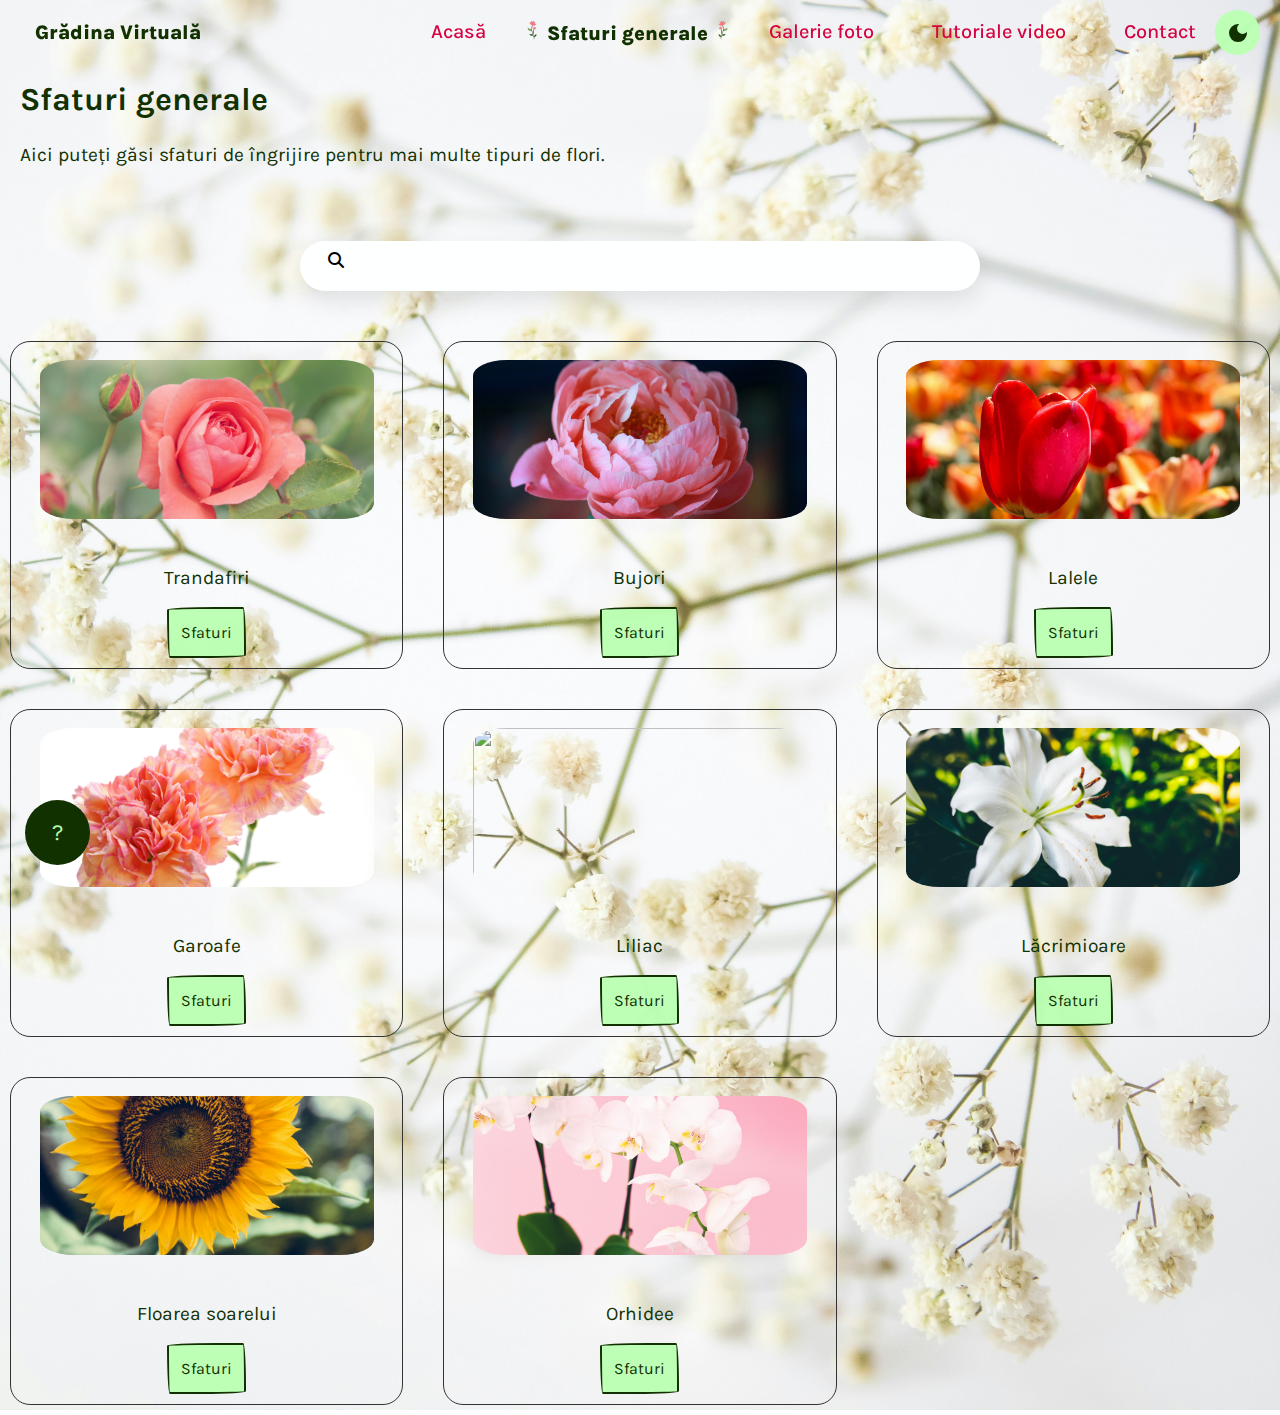
==== commit e4965e66: "cleanup" ====
--- a/2_sfaturi.html
+++ b/2_sfaturi.html
@@ -11,6 +11,7 @@
     gtag('config', 'G-GM6H5P3G4J');
   </script>
   <meta charset="utf-8">
+  <!-- responsive -->
   <meta name="viewport" content="width=device-width, initial-scale=1.0">
   <link rel="shortcut icon" type="image/x-icon" href="https://cdn-icons-png.freepik.com/512/628/628283.png" />
   <link href="https://fonts.googleapis.com/css2?family=Karla:ital,wght@0,200..800;1,200..800&display=swap" rel="stylesheet">
@@ -84,19 +85,12 @@
     </div>
 </div>
 
-
-
-
-
-
-
 <div id="floatButton">
     <asp:Button ID="SaveButton" runat="server" 
     onclick="SaveButton_Click" Text="Save" / >
 </div>
 
 <script>
-    // Add active class to the current button (highlight it)
     var header = document.getElementById("header");
     var btns = header.getElementsByClassName("link-item");
     for (var i = 0; i < btns.length; i++) {
--- a/6_style.css
+++ b/6_style.css
@@ -7,7 +7,9 @@
       opacity: 1;
   }
 }
-/*GENERAL---------------------------------------------------------------------------------------------------------------*/
+
+
+/*CONFIGURATII DARK MODE-------------------------------------------------------------------------------------------------------------------------------------------------------------------------------------------*/
 :root
 {
   --background-color: #bbffb4fa;
@@ -16,6 +18,8 @@
   --navbar-active:#123100;
   --text-color:#123100;
   --background-image: url('./poze_site/fundal/fundal_light.jpg');
+  --popup-background: #f2ecd2;
+  --close-btn: #a3ab7e;
 }
 
 .darkmode
@@ -26,7 +30,8 @@
   --navbar-active:#bbffb4fa;
   --text-color:#deeedcfa;
   --background-image: url('./poze_site/fundal/fundal_dark.jpg');
-
+  --popup-background: #072b27;
+  --close-btn: #145247;
 }
 
 #theme-switch
@@ -65,6 +70,7 @@
   display: block;
 }
 
+/*[base64]*/
 body 
 {
   margin:0;
@@ -83,7 +89,6 @@
   margin-top:50px;
   height:1500px;
   padding: 10px 20px;
-
 }
 
 .content
@@ -94,31 +99,33 @@
   color:var(--text-color);
 }
 
-
 a 
 {
     color: inherit;
     text-decoration: none;
 }
 
-
 h1
 {
  
   color:var(--text-color);
 }
-
 
 video {
   display: block;
   margin: auto;
 }
 
-
 p
 {
   color:var(--text-color);
-}
+  font-size: 1.2rem;
+  font-weight: 400;
+  line-height: 1.6;
+  margin: 15px 0;
+  margin-bottom: 10px;
+}
+
 .floating-button
 {
   position: fixed;
@@ -136,9 +143,8 @@
   z-index:100;
   cursor:pointer;
 }
-/*------------------------------------------------------------------------------------------------------------------*/
-
-/*NAVBAR-----------------------------------------------------------------------------------------------------------*/
+
+/*[base64]*/
 .header
 {
   position: sticky;
@@ -155,10 +161,8 @@
   margin-top: none;
   display: flex;
   align-items: center;
-
   justify-content: space-between;
   font-size: 20px;
-
 }
 
 .leaf-icon 
@@ -221,7 +225,6 @@
 
 .links
 {
-
   font-size: 20px;
   list-style: none;
   display: flex;
@@ -229,10 +232,8 @@
   padding-right: 55px;
 }
 
-
 .link-item
 {
- 
   border: none;
   outline: none;
   cursor: pointer;
@@ -242,11 +243,9 @@
 
 .link-item:hover
 {
-  
   color: var(--navbar-active);
   text-decoration: underline;
 }
-
 
 .link-item:hover  .frunza-stanga 
 {
@@ -265,12 +264,9 @@
 {
   font-weight: 900;
   color: var(--navbar-active);
-  text-decoration: underline;
-}
-
-/*------------------------------------------------------------------------------------------------------------------*/
-
-/*SEARCHBAR---------------------------------------------------------------------------------------------------------*/
+}
+
+/*[base64]*/
 .searchbar
 {
   margin: 50px auto 0;
@@ -309,11 +305,9 @@
   font-size:10px;
 }
 
-/*------------------------------------------------------------------------------------------------------------------*/
-
-
-/*CONTAINERE PT CAUTARE---------------------------------------------------------------------------------------------*/
-#root{
+/*CONTAINERE PT CAUTARE---------------------------------------------------------------------------------------------------------------------------------------------------------------------------------------------*/
+#root
+{
   width:100%;
   display: grid;
   grid-template-columns: repeat(3,1fr);
@@ -330,6 +324,7 @@
   border: 1px solid #333;
   border-radius: 20px;
   padding: 10px;
+
 }
 
 .img-box 
@@ -339,6 +334,7 @@
   display: flex;
   align-items: center;
   justify-content: center;
+
 }
 
 .images 
@@ -349,6 +345,7 @@
   object-fit: cover;
   object-position: center;
   border-radius: 10%;
+ 
 }
 
 .bottom 
@@ -364,18 +361,10 @@
   height: 110px;
 }
 
-h2 
-{
-  font-size: 20px;
-  color: orangered;
-}
-/*-----------------------------------------------------------------------------------------------------------------*/
-
-/*BUTOANE POP UP---------------------------------------------------------------------------------------------------*/
+/*BUTOANE POP UP--------------------------------------------------------------------------------------------------------------------------------------------------------------------------------------------------*/
 .button_pop_up {
   align-self: center;
-  background-color: var(  --background-color);
-  background-image: none;
+  background-color: var(--background-color);
   background-position: 0 90%;
   font-family: 'Karla', sans-serif;
   background-size: 4px 3px;
@@ -411,45 +400,41 @@
   box-shadow: var(--logo-color);
 }
 
-.popip-container
-{
-  position: fixed; /* Fixează containerul în raport cu fereastra */
-  top: 50%; /* Poziționează pe verticală la mijloc */
-  left: 50%; /* Poziționează pe orizontală la mijloc */
+.popup-container
+{
+  position: fixed; 
+  top: 50%; 
+  left: 50%; 
   transform: translate(-50%, -50%); 
-
   width: 100%;
-  height: 100%;
-  background: seagreen;
+  height: 70%;
   display: flex;
   justify-content: center;
   align-items: center;
   opacity: 0;
   pointer-events: none;
-}
-
-
+  z-index: 10;
+}
 
 .popup-container.active
 {
   opacity: 1;
   pointer-events: auto;
   transition: .4s ease;
-
-
 }
 
 .popup-container .popup-box
 {
   width: 500px;
-  background: white;
+  background: var(--popup-background);
   border-radius: 0 0 10px rgba(0,0,0,.1);
-  padding: 30px;
+  padding: 10px;
   transform: scale(0);
-  max-width: 90%; /* Adaptează dimensiunea pentru ecrane mici */
-  box-shadow: 0px 4px 6px rgba(0, 0, 0, 0.2); /* Umbră pentru efect */
-  transform: scale(0); /* Inițial, este invizibil */
-  transition: transform 0.4s ease, opacity 0.4s ease; /* Animație pentru apariție */
+  max-width: 70%; 
+  box-shadow: 0px 4px 6px rgba(0, 0, 0, 0.2);
+  transform: scale(0); 
+  transition: transform 0.4s ease, opacity 0.4s ease; 
+  z-index: 11;
 }
 
 .popup-container.active .popup-box
@@ -460,34 +445,32 @@
 }
 .popup-box h1
 {
-  color: #333;
+  color: var(--text-color);
   line-height: 1;
-  padding: 30px;
+  padding: 10px;
 }
 
 p.popup-box p
 {
-  color: #333;
+  color: var(--text-color);
   margin: 12px 0 20px;
 }
 
 .popup-box .close-btn
 {
   align-self: center;
-  background-color: var(  --background-color);
-  background-image: none;
+  background-color: var(--close-btn);
   background-position: 0 90%;
   font-family: 'Karla', sans-serif;
   background-size: 4px 3px;
   border-radius: 15px 225px 255px 15px 15px 255px 225px 15px;
   border-style: solid;
   border-width: 2px;
-  box-shadow: var(--logo-color);
+  border-color: var(--logo-color);
   box-sizing: border-box;
-  color: #41403e;
+  color: var(--text-color);
   cursor: pointer;
   display: inline-block;
-  font-family: Neucha, sans-serif;
   font-size: 1rem;
   line-height: 23px;
   outline: none;
@@ -502,95 +485,11 @@
   -webkit-user-select: none;
   touch-action: manipulation;
 }
-/*-----------------------------------------------------------------------------------------------------------------*/
-
-
-
-
-
-
-
-/*FORMULAR COTACT--------------------------------------------------------------------------------------------------------*/
-.completare_formular {
-  display: flex;
-  flex-direction: column;
-  align-items: center;
-  justify-content: center;
-  box-sizing: border-box;
-  width: 420px;
-  margin: 0 auto;
-  border-radius: 10px;
-  padding: 30px 40px;
-  background: transparent;
-  border: 2px solid var(--text-color);
-  backdrop-filter: blur(20px);
-  margin: 100px auto;
-}
-
-.completare_formular h1 {
-  font-size: 36px;
-  text-align: center;
-  color: var(--text-color);
-}
-
-.completare_formular .inputbox {
-  display: flex;
-  align-items: center;
-  height: 50px;
-  width: 100%;
-  margin: 30px 0;
-  position: relative;
-}
-
-
-.inputbox input {
-
-  flex: 1; 
- width: 100%;
- height: 100%;
- background: transparent;
- border: none;
- outline: none;
- border: 2px solid var(--text-color);
- border-radius: 40px;
-font-size: 16px;
-color: var(--text-color);
-padding: 20px 45px 20px 20px;
- 
-}
-
-.inputbox input::placeholder{
-  color:var(--text-color);
-}
-
-.inputbox i {
-  position:absolute;
-right: 20px;
-  color: var(--text-color); 
-  top: 50%;
-  transform: translateY(-50%);
-  font-size: 20px;
-
-}
-
-.completare_formular .btn
-{
-  width: 100%;
-  height: 45px;
-  background: var(--logo-color);
-  border: none;
-  border-radius: 40px;
-  box-shadow: 0 0 10px rgba(0,0,0,0.1);
-  cursor: pointer;
-  font-size: 16px;
-  color:var(--background-color);
-  font-weight: 600;
-}
-/*------------------------------------------------------------------------------------------------------------------*/
-
-
-/*CARUSEL IMAGINI---------------------------------------------------------------------------------------------------*/
-.container_imagini{
+
+
+/*CARUSEL IMAGINI------------------------------------------------------------------------------------------------------------------------------------------------------------------------------------------------*/
+.container_imagini
+{
   width: 100%;
   height: 90vh;
   display: flex;
@@ -599,7 +498,8 @@
   overflow: hidden;
 }
 
-.imgContainer{
+.imgContainer
+{
   width: 100%;
   height: 600px;
   position: absolute;
@@ -610,14 +510,16 @@
   transition: 1s;
 }
 
-.slide_div{
+.slide_div
+{
   display: flex;
   align-items: center;
   justify-content: center;
   margin: 0 30px 0 30px;
 }
 
-img{
+img
+{
   position: relative;
   height: 240px;
   width:  370px;
@@ -625,7 +527,8 @@
   border-radius: 20px;
 }
 
-.button{
+.button
+{
   position: absolute;
   height: 240px;
   width:  370px;
@@ -635,80 +538,93 @@
 
 
 #slider1:target ~ .imgContainer #img1,
-#slider1:target ~ .imgContainer #button1{
+#slider1:target ~ .imgContainer #button1
+{
   height: 350px;
   width:  546px;
   background-color: transparent;
 }
 
 #slider2:target ~ .imgContainer #img2,
-#slider2:target ~ .imgContainer #button2{
+#slider2:target ~ .imgContainer #button2
+{
   height: 350px;
   width:  546px;
   background-color: transparent;
 }
 
 #slider3:target ~ .imgContainer #img3,
-#slider3:target ~ .imgContainer #button3{
+#slider3:target ~ .imgContainer #button3
+{
   height: 350px;
   width:  546px;
   background-color: transparent;
 }
 
 #slider4:target ~ .imgContainer #img4,
-#slider4:target ~ .imgContainer #button4{
+#slider4:target ~ .imgContainer #button4
+{
   height: 350px;
   width:  546px;
   background-color: transparent;
 }
 
 #slider5:target ~ .imgContainer #img5,
-#slider5:target ~ .imgContainer #button5{
+#slider5:target ~ .imgContainer #button5
+{
   height: 350px;
   width:  546px;
   background-color: transparent;
 }
 
 #slider6:target ~ .imgContainer #img6,
-#slider6:target ~ .imgContainer #button6{
+#slider6:target ~ .imgContainer #button6
+{
   height: 350px;
   width:  546px;
   background-color: transparent;
 }
 
 #slider7:target ~ .imgContainer #img7,
-#slider7:target ~ .imgContainer #button7{
+#slider7:target ~ .imgContainer #button7
+{
   height: 350px;
   width:  546px;
   background-color: transparent;
 }
 
-
-#slider1:target ~ .imgContainer{
+#slider1:target ~ .imgContainer
+{
   left: 60%;
 }
-#slider2:target ~ .imgContainer{
+#slider2:target ~ .imgContainer
+{
   left: 40%;
 }
-#slider3:target ~ .imgContainer{
+#slider3:target ~ .imgContainer
+{
   left: 20%;
 }
-#slider4:target ~ .imgContainer{
+#slider4:target ~ .imgContainer
+{
   left: 0%;
 }
-#slider5:target ~ .imgContainer{
+#slider5:target ~ .imgContainer
+{
   left: -20%;
 }
-#slider6:target ~ .imgContainer{
+#slider6:target ~ .imgContainer
+{
   left: -40%;
 }
-#slider7:target ~ .imgContainer{
+#slider7:target ~ .imgContainer
+{
   left: -60%;
 }
-/*------------------------------------------------------------------------------------------------------------------*/
-
-
-.to-top {
+
+/*BUTON TO [base64]*/
+.to-top 
+{
   bottom: 0;
   right:0;
   display: flex;
@@ -717,34 +633,24 @@
   opacity:0;
   pointer-events: none;
   transition: all .4s;
-
-
   position: fixed;
-
   width: 65px;
   height: 65px;
-
   margin: 35px 25px;
-
   background: var(--logo-color);
-
   border-radius:50%;
   color: var(  --background-color);
-
   font-size:23px;
-
-  
-}
-
-.to-top.active {
- 
+}
+
+.to-top.active 
+{
   pointer-events: auto;
   opacity:1;
 }
 
 
-/*------------------------------------------------------------------------------------------------------------------*/
-
+/*[base64]*/
 section
 {
   padding: 0 14%;
@@ -755,22 +661,21 @@
   position: relative;
   width: 100%;
   height: 100vh;
-  display: grid; /* Enables grid layout */
-  grid-template-columns: 1fr 1fr; /* Two equal columns */
-  align-items: center;
-  gap: 20rem;
- 
-  flex-direction: row; /* Arrange items in a row */
-  align-items: center; /* Align items vertically */
-  justify-content: space-between; /* Add spacing between text and image */
+  display: grid; 
+  grid-template-columns: 1fr 1fr; 
+  align-items: center;
+  gap: 10rem;
+  flex-direction: row; 
+  align-items: center; 
+  justify-content: space-between; 
 }
 
 .welcome-image
 {
-  flex: 1; /* Allow the image to grow as needed */
+  flex: 1; 
   height: auto;
-  object-fit: cover; /* Ensures the image fills its container neatly */
-  max-width: 100%; /* Prevents oversizing */
+  object-fit: cover; 
+  max-width: 100%; 
 }
 
 .welcome-text h1
@@ -790,31 +695,36 @@
   line-height: 1.6;
   margin: 15px 0;
   color:var(--text-color);
-  margin-bottom: 40px;
-}
-.completare_formular {
+  margin-bottom: 10px;
+}
+
+/*FORMULAR CONTACT-----------------------------------------------------------------------------------------------------------------------------------------------------------------------------------------------*/
+
+.completare_formular 
+{
   display: flex;
   flex-direction: column;
   align-items: center;
   justify-content: center;
   box-sizing: border-box;
   width: 420px;
-  margin: 0 auto;
+  margin: 100px auto;
   border-radius: 10px;
   padding: 30px 40px;
   background: transparent;
   border: 2px solid var(--text-color);
   backdrop-filter: blur(20px);
-  margin: 100px auto;
-}
-
-.completare_formular h1 {
+}
+
+.completare_formular h1 
+{
   font-size: 36px;
   text-align: center;
   color: var(--text-color);
 }
 
-.completare_formular .input-box {
+.form-control 
+{
   display: flex;
   align-items: center;
   height: 50px;
@@ -823,135 +733,298 @@
   position: relative;
 }
 
-.input-box input {
-
-  flex: 1; 
- width: 100%;
- height: 100%;
- background: transparent;
- border: none;
- outline: none;
- border: 2px solid var(--text-color);
- border-radius: 40px;
-font-size: 16px;
-color: var(--text-color);
-padding: 20px 45px 20px 20px;
- 
-}
-
-.input-box input::placeholder{
-  color:var(--text-color);
-}
-
-.input-box i {
-  position:absolute;
-right: 20px;
+.form-control input 
+{
+  flex: 1;
+  width: 100%;
+  height: 100%;
+  background: transparent;
+  border: 2px solid var(--text-color);
+  border-radius: 40px;
+  font-size: 16px;
+  color: var(--text-color);
+  padding: 20px 45px 20px 20px;
+  outline: none;
+}
+
+.form-control input::placeholder 
+{
+  color: var(--text-color);
+}
+
+.form-control i 
+{
+  visibility: hidden;
+  position: absolute;
+  right: 20px;
+  top: 50%; 
+  transform: translateY(-50%); 
+  font-size: 20px;
   color: var(--text-color); 
-  top: 50%;
-  transform: translateY(-50%);
-  font-size: 20px;
-
-}
-
-.completare_formular .btn
+  background: transparent;
+}
+
+.form-control.success i.fa-check-circle 
+{
+	color: #02451e;
+	visibility: visible;
+}
+
+.form-control.error i.fa-exclamation-circle 
+{
+	color: #8c040f;
+	visibility: visible;
+}
+
+
+.form-control.success input 
+{
+  border-color: #02451e;
+}
+
+.form-control.error input 
+{
+  border-color: #8c040f;
+}
+
+.form-control small 
+{
+  color: #8c040f;
+  position: absolute;
+  bottom: -20px;
+  left: 10px;
+  visibility: hidden;
+  font-size: 12px;
+}
+
+.form-control.error small 
+{
+  visibility: visible;
+}
+
+.form button 
 {
   width: 100%;
   height: 45px;
   background: var(--logo-color);
   border: none;
   border-radius: 40px;
-  box-shadow: 0 0 10px rgba(0,0,0,0.1);
+  box-shadow: 0 0 10px rgba(0, 0, 0, 0.1);
   cursor: pointer;
   font-size: 16px;
-  color:var(--background-color);
+  color: var(--background-color);
   font-weight: 600;
 }
 
-
-.completare_formular.success input {
-	border-color: #2ecc71;
-  flex: 1; 
-  width: 100%;
-  height: 100%;
-  background: transparent;
-  border: none;
-  outline: none;
-  border: 2px solid var(--text-color);
-  border-radius: 40px;
- font-size: 16px;
- color: var(--text-color);
- padding: 20px 45px 20px 20px;
-}
-
-.completare_formular.error input {
-	border-color: #e74c3c;
-  flex: 1; 
-  width: 100%;
-  height: 100%;
-  background: transparent;
-  border: none;
-  outline: none;
-  border: 2px solid var(--text-color);
-  border-radius: 40px;
- font-size: 16px;
- color: var(--text-color);
- padding: 20px 45px 20px 20px;
-}
-
-
-.completare_formular small {
-	color: #e74c3c;
-	position: absolute;
-	bottom: 0;
-	left: 0;
-	visibility: hidden;
-  flex: 1; 
-  width: 100%;
-  height: 100%;
-  background: transparent;
-  border: none;
-  outline: none;
-  border: 2px solid var(--text-color);
-  border-radius: 40px;
- font-size: 16px;
- color: var(--text-color);
- padding: 20px 45px 20px 20px;
-}
-
-.completare_formular.error small {
-	visibility: visible;
-  flex: 1; 
-  width: 100%;
-  height: 100%;
-  background: transparent;
-  border: none;
-  outline: none;
-  border: 2px solid var(--text-color);
-  border-radius: 40px;
- font-size: 16px;
- color: var(--text-color);
- padding: 20px 45px 20px 20px;
-}
-
-
-table {
+/*TABELA DE [base64]*/
+
+table 
+{
   border-collapse: separate;
   width: 100%;
   color: var(--text-color);
   backdrop-filter: blur(20px);
-  
- 
-}
-
-td, th {
+}
+
+td, th 
+{
   border: 3px solid var(--text-color);
   text-align: left;
   padding: 8px;
   border-radius: 3%;
 }
 
-tr:nth-child(even) {
+tr:nth-child(even) 
+{
  color: var(--navbar-inactive);
 
 }
 
+
+/*[base64]*/
+
+@media (max-width: 600px) 
+{
+  /*-----------VIDEO-------------- */
+.video-container 
+{
+  position: relative;
+  width: 70%;
+  height: 0;
+  align-items: center;
+  padding-bottom: 56.25%; 
+}
+  /*-----------NAVBAR-------------- */
+  .navbar 
+  {
+    flex-direction: column; 
+    align-items: center;
+    padding: 10px;
+  }
+
+  .links 
+  {
+    flex-direction: column; 
+    padding-right: 0;
+  }
+
+  .link-item 
+  {
+    font-size: 16px;
+    margin-bottom: 10px; 
+  }
+
+  /*-----------WELCOME-------------- */
+  .welcome 
+  {
+    grid-template-columns: 1fr; 
+    gap: 2rem; 
+    text-align: left;
+    margin-top: 100px;
+  }
+
+  .welcome-text h1 
+  {
+    font-size: 2.5rem;
+  }
+
+  .welcome-text p 
+  {
+    font-size: 1.2rem; 
+  }
+
+  .welcome-image 
+  {
+    max-width: 100%;
+    margin: 0 auto; 
+  }
+
+/*-----------FORMULAR CONTACT-------------- */
+  .completare_formular 
+  {
+    margin-top: 150px;
+    padding: 15px 20px;
+  }
+
+ /*-----------POPUP-------------- */
+  .popup-container .popup-box 
+  {
+    width: 90%;
+    padding: 20px;
+  }
+
+  /*-----------SEARCHBAR-------------- */
+  .searchbar 
+  {
+    width: 90%; 
+    margin: 20px auto;
+  }
+
+  .searchbar input 
+  {
+    font-size: 14px;
+  }
+
+  /*-----------CARUSEL IMAGINI-------------- */
+  .container_imagini 
+  {
+    flex-direction: column; 
+    height: auto;
+  }
+
+  .imgContainer 
+  {
+    position: static; 
+    margin-bottom: 20px; 
+  }
+
+  img, .button 
+  {
+    height: 200px;
+    width: auto;
+  }
+
+
+  .floating-button 
+  {
+    width: 50px;
+    height: 50px;
+    font-size: 18px;
+  }
+  .content
+  {
+    margin-top: 100px;
+  }
+
+.container_imagini 
+  {
+    display: grid;
+    grid-template-columns: repeat(auto-fit, minmax(150px, 1fr)); 
+    gap: 20px; 
+    width: 90%;
+    margin: 0 auto;
+    overflow: hidden;
+  }
+
+  .image-container 
+  {
+    display: flex;
+    overflow-x: auto; 
+    gap: 10px; 
+    scroll-snap-type: x mandatory; 
+  }
+
+  .image-container img 
+  {
+    flex-shrink: 0; 
+    width: 200px; 
+    height: auto;
+    scroll-snap-align: start; 
+  }
+
+  .container_imagini 
+  {
+    width: 100%; 
+    overflow: hidden; 
+  }
+
+  .imgContainer 
+  {
+    display: flex;
+    gap: 10px; 
+    overflow-x: auto; 
+    scroll-snap-type: x mandatory; 
+    padding: 10px; 
+    margin: 0;
+  }
+
+  .slide_div 
+  {
+    flex-shrink: 0; 
+    width: 200px; 
+    scroll-snap-align: start; 
+    text-align: center; 
+  }
+
+  .img 
+  {
+    width: 100%; 
+    height: auto; 
+  }
+
+  h1
+  {
+    margin-top: 100px;
+  }
+
+  .box 
+  {
+    grid-template-columns: repeat(3,1fr); 
+    max-width: 100%;
+  }
+
+  .img-box 
+  {
+    margin: 0 auto; 
+  }
+  }
